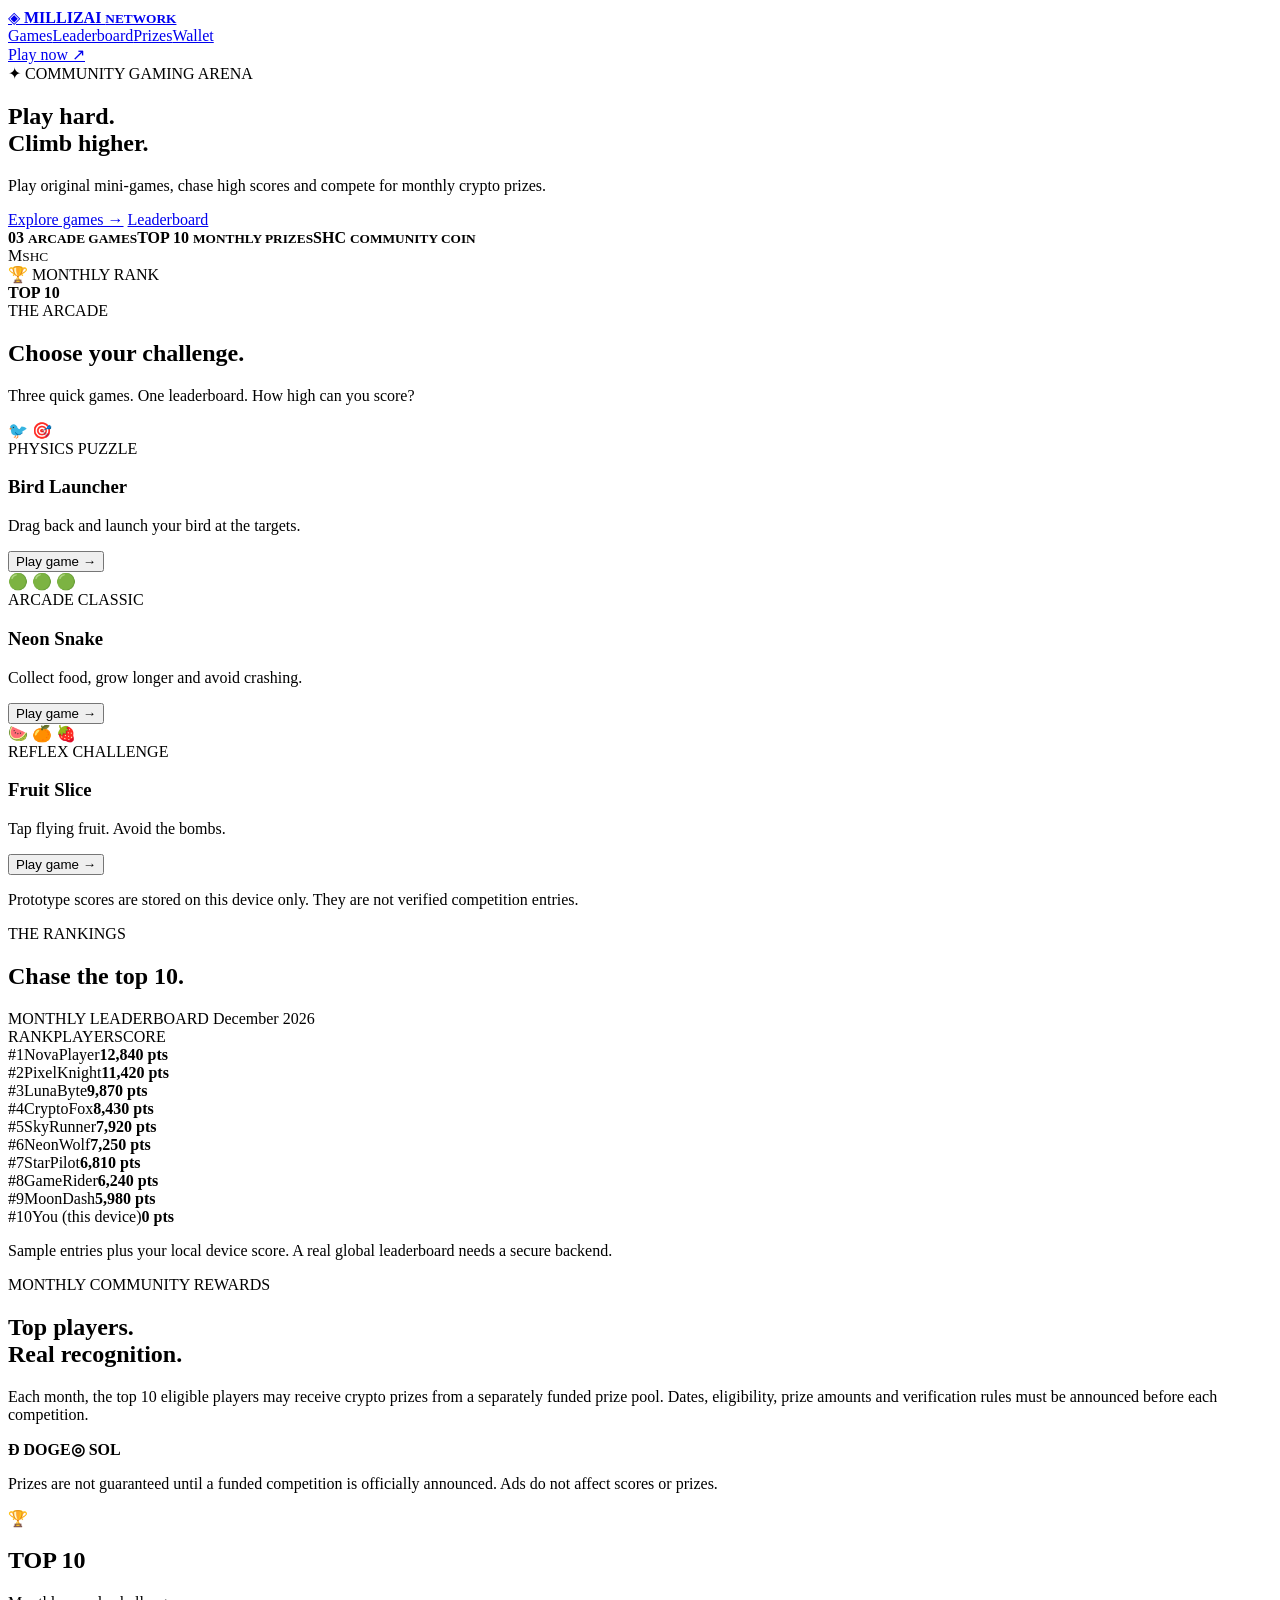
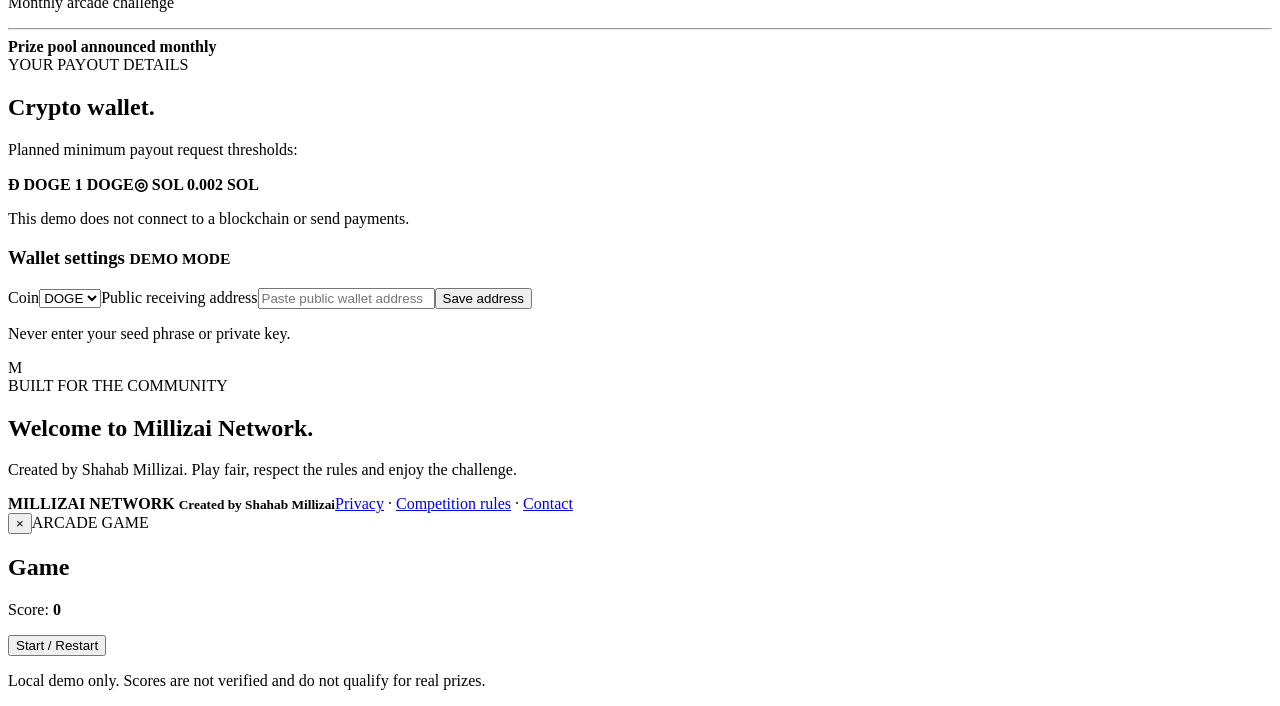
==== index.html @ 4ec00408 "Add files via upload" ====
<!doctype html><html lang="en"><head><meta charset="utf-8"><meta name="viewport" content="width=device-width,initial-scale=1"><meta name="theme-color" content="#100d20"><meta name="description" content="Millizai Network — play games and compete for monthly community prizes."><title>Millizai Network</title><link rel="manifest" href="manifest.webmanifest"><link rel="icon" href="assets/logo.svg"><link rel="stylesheet" href="styles.css"></head><body>
<header><a class="brand" href="#">◈ <b>MILLIZAI <small>NETWORK</small></b></a><nav><a href="#games">Games</a><a href="#leaderboard">Leaderboard</a><a href="#rewards">Prizes</a><a href="#wallet">Wallet</a></nav><a class="pill" href="#games">Play now ↗</a></header>
<main><section class="hero"><div><label>✦ COMMUNITY GAMING ARENA</label><h1>Play hard.<br><span>Climb higher.</span></h1><p>Play original mini-games, chase high scores and compete for monthly crypto prizes.</p><a class="button" href="#games">Explore games →</a> <a class="button ghost" href="#leaderboard">Leaderboard</a><div class="stats"><b>03 <small>ARCADE GAMES</small></b><b>TOP 10 <small>MONTHLY PRIZES</small></b><b>SHC <small>COMMUNITY COIN</small></b></div></div><div class="hero-coin"><div class="coin">M<small>SHC</small></div><aside>🏆 MONTHLY RANK<br><b>TOP 10</b></aside></div></section>
<section id="games"><label>THE ARCADE</label><h2>Choose your <span>challenge.</span></h2><p class="muted">Three quick games. One leaderboard. How high can you score?</p><div class="cards"><article><div class="art bird">🐦 🎯</div><label>PHYSICS PUZZLE</label><h3>Bird Launcher</h3><p>Drag back and launch your bird at the targets.</p><button data-game="bird">Play game →</button></article><article><div class="art snake">🟢 🟢 🟢</div><label>ARCADE CLASSIC</label><h3>Neon Snake</h3><p>Collect food, grow longer and avoid crashing.</p><button data-game="snake">Play game →</button></article><article><div class="art fruit">🍉 🍊 🍓</div><label>REFLEX CHALLENGE</label><h3>Fruit Slice</h3><p>Tap flying fruit. Avoid the bombs.</p><button data-game="fruit">Play game →</button></article></div><p class="note">Prototype scores are stored on this device only. They are not verified competition entries.</p></section>
<section id="leaderboard" class="shade"><label>THE RANKINGS</label><h2>Chase the <span>top 10.</span></h2><div class="panel"><div class="bar">MONTHLY LEADERBOARD <span id="month"></span></div><div class="row head"><span>RANK</span><span>PLAYER</span><span>SCORE</span></div><div id="rows"></div></div><p class="note">Sample entries plus your local device score. A real global leaderboard needs a secure backend.</p></section>
<section id="rewards" class="rewards"><div><label>MONTHLY COMMUNITY REWARDS</label><h2>Top players.<br><span>Real recognition.</span></h2><p>Each month, the top 10 eligible players may receive crypto prizes from a separately funded prize pool. Dates, eligibility, prize amounts and verification rules must be announced before each competition.</p><div class="chips"><b>Ð DOGE</b><b>◎ SOL</b></div><p class="note">Prizes are not guaranteed until a funded competition is officially announced. Ads do not affect scores or prizes.</p></div><div class="prize">🏆<h2>TOP 10</h2><p>Monthly arcade challenge</p><hr><b>Prize pool announced monthly</b></div></section>
<section id="wallet" class="shade wallet"><div><label>YOUR PAYOUT DETAILS</label><h2>Crypto <span>wallet.</span></h2><p class="muted">Planned minimum payout request thresholds:</p><div class="minimum"><b>Ð DOGE <strong>1 DOGE</strong></b><b>◎ SOL <strong>0.002 SOL</strong></b></div><p class="note">This demo does not connect to a blockchain or send payments.</p></div><form id="walletForm"><h3>Wallet settings <small>DEMO MODE</small></h3><label>Coin</label><select id="coin"><option>DOGE</option><option>SOL</option></select><label>Public receiving address</label><input id="address" required minlength="20" placeholder="Paste public wallet address"><button class="button">Save address</button><p id="walletMsg" class="note">Never enter your seed phrase or private key.</p></form></section>
<section class="about"><div class="mark">M</div><div><label>BUILT FOR THE COMMUNITY</label><h2>Welcome to <span>Millizai Network.</span></h2><p>Created by Shahab Millizai. Play fair, respect the rules and enjoy the challenge.</p></div></section></main>
<footer><b>MILLIZAI NETWORK <small>Created by Shahab Millizai</small></b><span><a href="privacy.html">Privacy</a> · <a href="rules.html">Competition rules</a> · <a href="contact.html">Contact</a></span></footer>
<div id="modal" class="modal hidden"><div class="dialog"><button id="close" class="close">×</button><label>ARCADE GAME</label><h2 id="gameTitle">Game</h2><p>Score: <b id="score">0</b> <span id="hint"></span></p><div id="stage"></div><div class="actions"><button id="start">Start / Restart</button></div><p class="note">Local demo only. Scores are not verified and do not qualify for real prizes.</p></div></div><script src="app.js"></script></body></html>
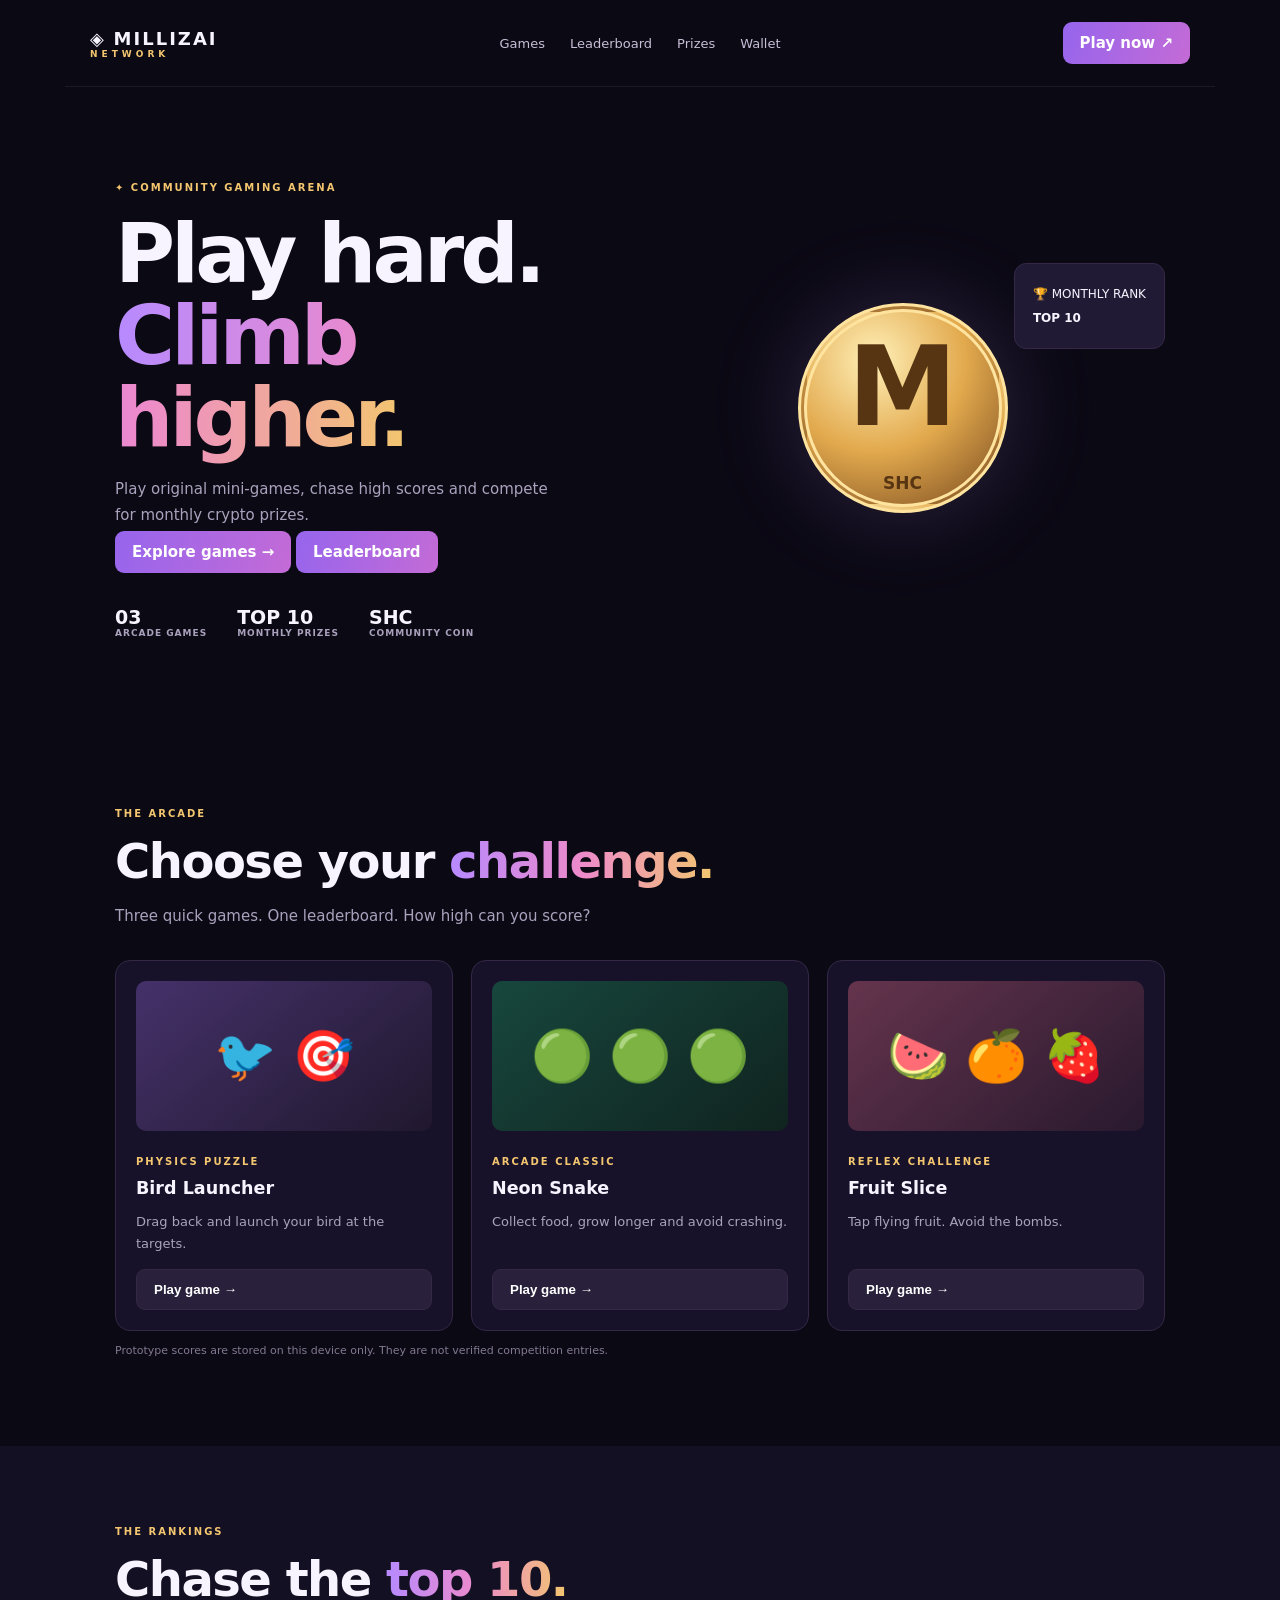
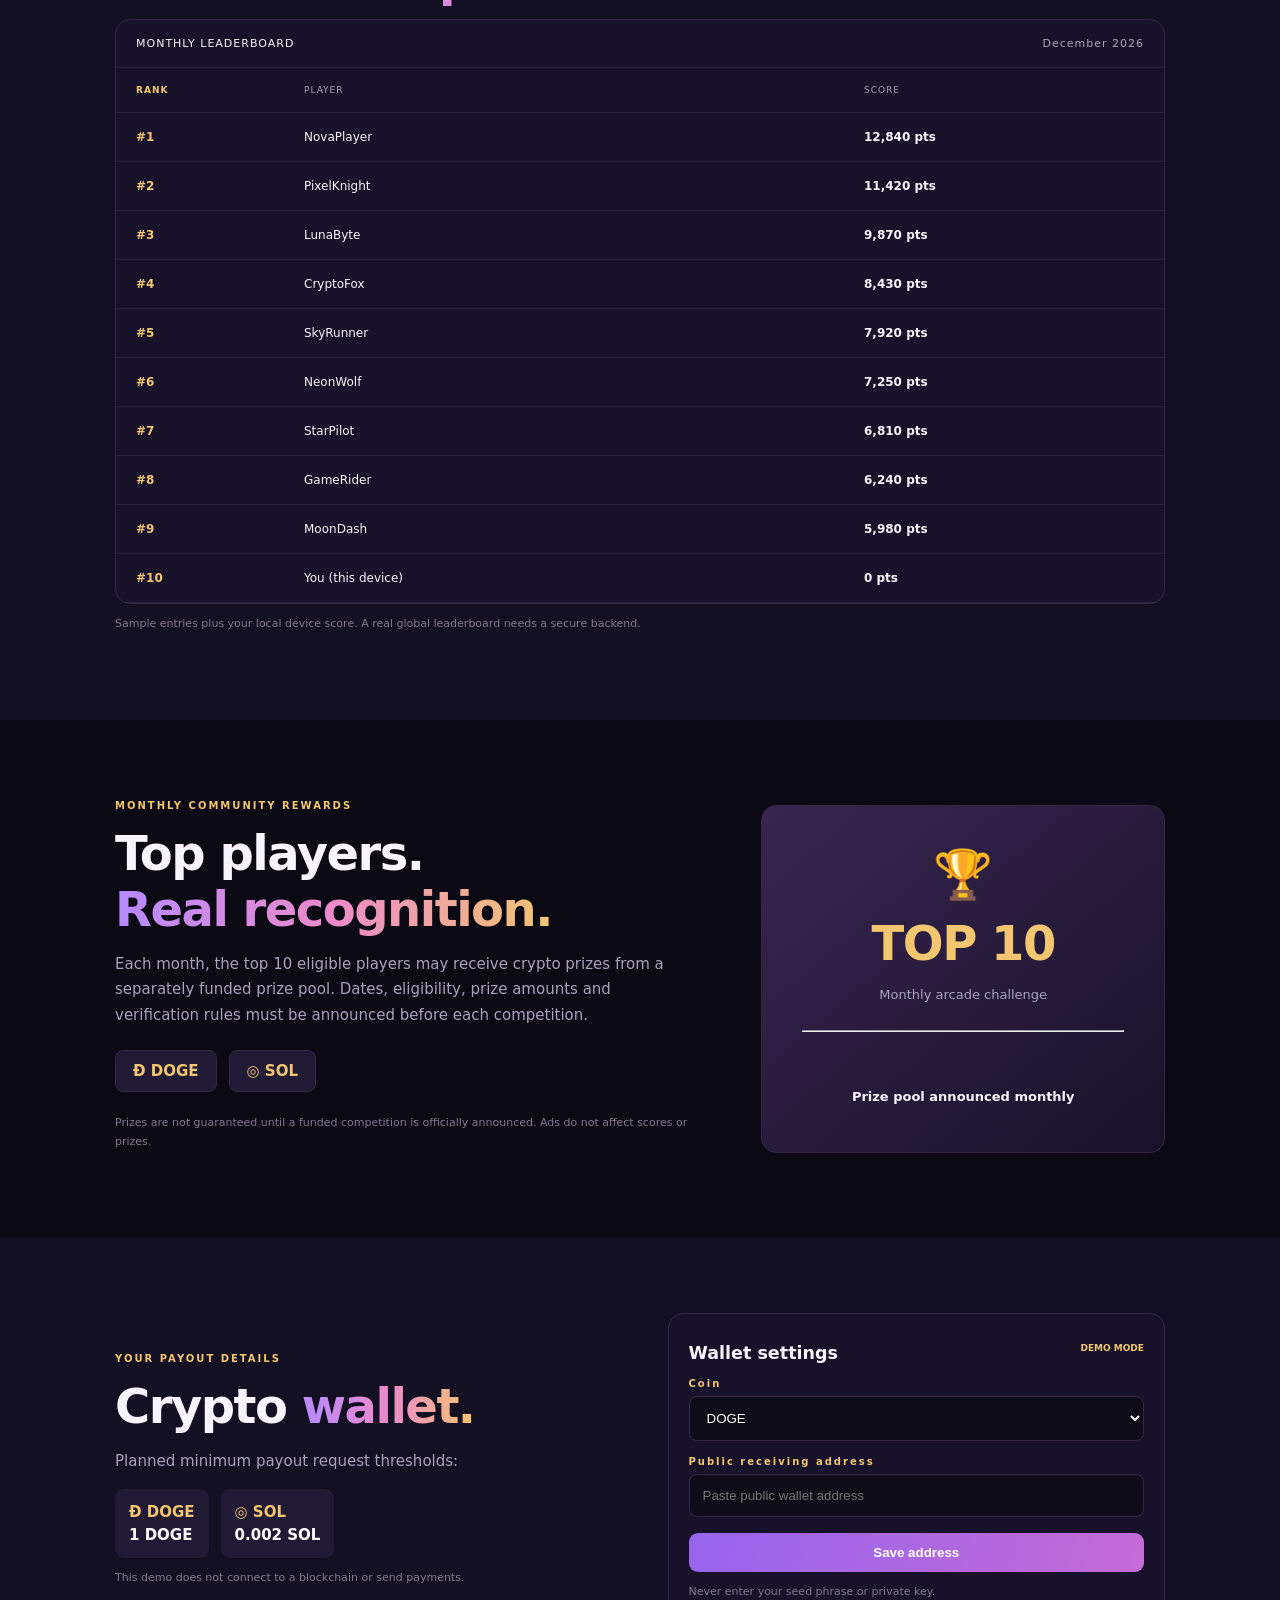
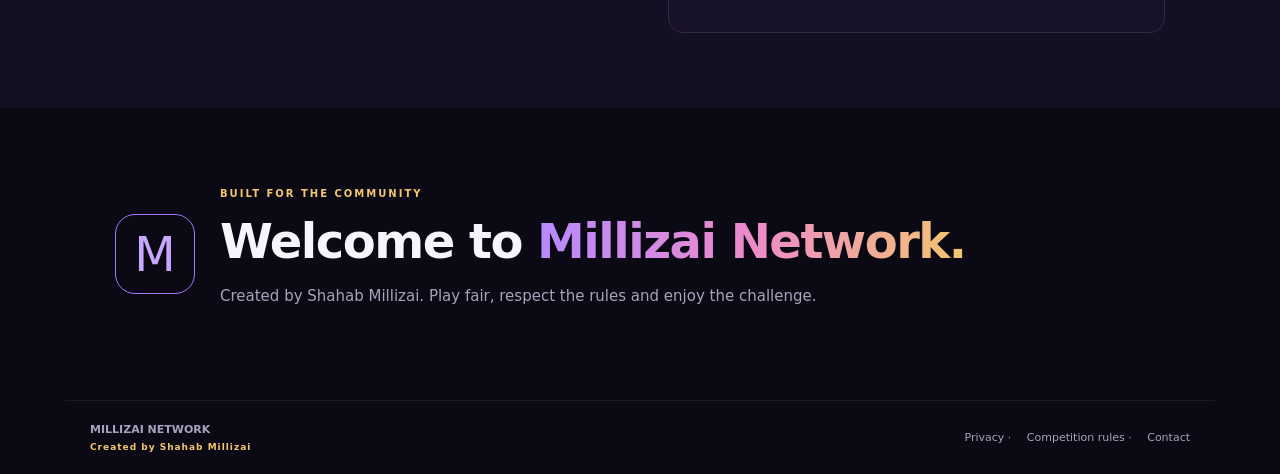
==== commit e1795fce: "Implement service worker for ads Added service worker registration for ads functionality." ====
--- a/index.html
+++ b/index.html
@@ -1,10 +1,178 @@
-<!doctype html><html lang="en"><head><meta charset="utf-8"><meta name="viewport" content="width=device-width,initial-scale=1"><meta name="theme-color" content="#100d20"><meta name="description" content="Millizai Network — play games and compete for monthly community prizes."><title>Millizai Network</title><link rel="manifest" href="manifest.webmanifest"><link rel="icon" href="assets/logo.svg"><link rel="stylesheet" href="styles.css"></head><body>
-<header><a class="brand" href="#">◈ <b>MILLIZAI <small>NETWORK</small></b></a><nav><a href="#games">Games</a><a href="#leaderboard">Leaderboard</a><a href="#rewards">Prizes</a><a href="#wallet">Wallet</a></nav><a class="pill" href="#games">Play now ↗</a></header>
-<main><section class="hero"><div><label>✦ COMMUNITY GAMING ARENA</label><h1>Play hard.<br><span>Climb higher.</span></h1><p>Play original mini-games, chase high scores and compete for monthly crypto prizes.</p><a class="button" href="#games">Explore games →</a> <a class="button ghost" href="#leaderboard">Leaderboard</a><div class="stats"><b>03 <small>ARCADE GAMES</small></b><b>TOP 10 <small>MONTHLY PRIZES</small></b><b>SHC <small>COMMUNITY COIN</small></b></div></div><div class="hero-coin"><div class="coin">M<small>SHC</small></div><aside>🏆 MONTHLY RANK<br><b>TOP 10</b></aside></div></section>
-<section id="games"><label>THE ARCADE</label><h2>Choose your <span>challenge.</span></h2><p class="muted">Three quick games. One leaderboard. How high can you score?</p><div class="cards"><article><div class="art bird">🐦 🎯</div><label>PHYSICS PUZZLE</label><h3>Bird Launcher</h3><p>Drag back and launch your bird at the targets.</p><button data-game="bird">Play game →</button></article><article><div class="art snake">🟢 🟢 🟢</div><label>ARCADE CLASSIC</label><h3>Neon Snake</h3><p>Collect food, grow longer and avoid crashing.</p><button data-game="snake">Play game →</button></article><article><div class="art fruit">🍉 🍊 🍓</div><label>REFLEX CHALLENGE</label><h3>Fruit Slice</h3><p>Tap flying fruit. Avoid the bombs.</p><button data-game="fruit">Play game →</button></article></div><p class="note">Prototype scores are stored on this device only. They are not verified competition entries.</p></section>
-<section id="leaderboard" class="shade"><label>THE RANKINGS</label><h2>Chase the <span>top 10.</span></h2><div class="panel"><div class="bar">MONTHLY LEADERBOARD <span id="month"></span></div><div class="row head"><span>RANK</span><span>PLAYER</span><span>SCORE</span></div><div id="rows"></div></div><p class="note">Sample entries plus your local device score. A real global leaderboard needs a secure backend.</p></section>
-<section id="rewards" class="rewards"><div><label>MONTHLY COMMUNITY REWARDS</label><h2>Top players.<br><span>Real recognition.</span></h2><p>Each month, the top 10 eligible players may receive crypto prizes from a separately funded prize pool. Dates, eligibility, prize amounts and verification rules must be announced before each competition.</p><div class="chips"><b>Ð DOGE</b><b>◎ SOL</b></div><p class="note">Prizes are not guaranteed until a funded competition is officially announced. Ads do not affect scores or prizes.</p></div><div class="prize">🏆<h2>TOP 10</h2><p>Monthly arcade challenge</p><hr><b>Prize pool announced monthly</b></div></section>
-<section id="wallet" class="shade wallet"><div><label>YOUR PAYOUT DETAILS</label><h2>Crypto <span>wallet.</span></h2><p class="muted">Planned minimum payout request thresholds:</p><div class="minimum"><b>Ð DOGE <strong>1 DOGE</strong></b><b>◎ SOL <strong>0.002 SOL</strong></b></div><p class="note">This demo does not connect to a blockchain or send payments.</p></div><form id="walletForm"><h3>Wallet settings <small>DEMO MODE</small></h3><label>Coin</label><select id="coin"><option>DOGE</option><option>SOL</option></select><label>Public receiving address</label><input id="address" required minlength="20" placeholder="Paste public wallet address"><button class="button">Save address</button><p id="walletMsg" class="note">Never enter your seed phrase or private key.</p></form></section>
-<section class="about"><div class="mark">M</div><div><label>BUILT FOR THE COMMUNITY</label><h2>Welcome to <span>Millizai Network.</span></h2><p>Created by Shahab Millizai. Play fair, respect the rules and enjoy the challenge.</p></div></section></main>
-<footer><b>MILLIZAI NETWORK <small>Created by Shahab Millizai</small></b><span><a href="privacy.html">Privacy</a> · <a href="rules.html">Competition rules</a> · <a href="contact.html">Contact</a></span></footer>
-<div id="modal" class="modal hidden"><div class="dialog"><button id="close" class="close">×</button><label>ARCADE GAME</label><h2 id="gameTitle">Game</h2><p>Score: <b id="score">0</b> <span id="hint"></span></p><div id="stage"></div><div class="actions"><button id="start">Start / Restart</button></div><p class="note">Local demo only. Scores are not verified and do not qualify for real prizes.</p></div></div><script src="app.js"></script></body></html>+<!doctype html>
+<html lang="en">
+<head>
+  <meta charset="utf-8">
+  <meta name="viewport" content="width=device-width,initial-scale=1">
+  <meta name="theme-color" content="#100d20">
+  <meta name="description" content="Millizai Network — play games and compete for monthly community prizes.">
+  <title>Millizai Network</title>
+  <link rel="manifest" href="manifest.webmanifest">
+  <link rel="icon" href="assets/logo.svg">
+  <link rel="stylesheet" href="styles.css">
+</head>
+<body>
+
+<header>
+  <a class="brand" href="#">◈ <b>MILLIZAI <small>NETWORK</small></b></a>
+  <nav>
+    <a href="#games">Games</a>
+    <a href="#leaderboard">Leaderboard</a>
+    <a href="#rewards">Prizes</a>
+    <a href="#wallet">Wallet</a>
+  </nav>
+  <a class="pill" href="#games">Play now ↗</a>
+</header>
+
+<main>
+  <section class="hero">
+    <div>
+      <label>✦ COMMUNITY GAMING ARENA</label>
+      <h1>Play hard.<br><span>Climb higher.</span></h1>
+      <p>Play original mini-games, chase high scores and compete for monthly crypto prizes.</p>
+      <a class="button" href="#games">Explore games →</a>
+      <a class="button ghost" href="#leaderboard">Leaderboard</a>
+      <div class="stats">
+        <b>03 <small>ARCADE GAMES</small></b>
+        <b>TOP 10 <small>MONTHLY PRIZES</small></b>
+        <b>SHC <small>COMMUNITY COIN</small></b>
+      </div>
+    </div>
+    <div class="hero-coin">
+      <div class="coin">M<small>SHC</small></div>
+      <aside>🏆 MONTHLY RANK<br><b>TOP 10</b></aside>
+    </div>
+  </section>
+
+  <section id="games">
+    <label>THE ARCADE</label>
+    <h2>Choose your <span>challenge.</span></h2>
+    <p class="muted">Three quick games. One leaderboard. How high can you score?</p>
+    <div class="cards">
+      <article>
+        <div class="art bird">🐦 🎯</div>
+        <label>PHYSICS PUZZLE</label>
+        <h3>Bird Launcher</h3>
+        <p>Drag back and launch your bird at the targets.</p>
+        <button data-game="bird">Play game →</button>
+      </article>
+      <article>
+        <div class="art snake">🟢 🟢 🟢</div>
+        <label>ARCADE CLASSIC</label>
+        <h3>Neon Snake</h3>
+        <p>Collect food, grow longer and avoid crashing.</p>
+        <button data-game="snake">Play game →</button>
+      </article>
+      <article>
+        <div class="art fruit">🍉 🍊 🍓</div>
+        <label>REFLEX CHALLENGE</label>
+        <h3>Fruit Slice</h3>
+        <p>Tap flying fruit. Avoid the bombs.</p>
+        <button data-game="fruit">Play game →</button>
+      </article>
+    </div>
+    <p class="note">Prototype scores are stored on this device only. They are not verified competition entries.</p>
+  </section>
+
+  <section id="leaderboard" class="shade">
+    <label>THE RANKINGS</label>
+    <h2>Chase the <span>top 10.</span></h2>
+    <div class="panel">
+      <div class="bar">MONTHLY LEADERBOARD <span id="month"></span></div>
+      <div class="row head"><span>RANK</span><span>PLAYER</span><span>SCORE</span></div>
+      <div id="rows"></div>
+    </div>
+    <p class="note">Sample entries plus your local device score. A real global leaderboard needs a secure backend.</p>
+  </section>
+
+  <section id="rewards" class="rewards">
+    <div>
+      <label>MONTHLY COMMUNITY REWARDS</label>
+      <h2>Top players.<br><span>Real recognition.</span></h2>
+      <p>Each month, the top 10 eligible players may receive crypto prizes from a separately funded prize pool. Dates, eligibility, prize amounts and verification rules must be announced before each competition.</p>
+      <div class="chips"><b>Ð DOGE</b><b>◎ SOL</b></div>
+      <p class="note">Prizes are not guaranteed until a funded competition is officially announced. Ads do not affect scores or prizes.</p>
+    </div>
+    <div class="prize">
+      🏆
+      <h2>TOP 10</h2>
+      <p>Monthly arcade challenge</p>
+      <hr>
+      <b>Prize pool announced monthly</b>
+    </div>
+  </section>
+
+  <section id="wallet" class="shade wallet">
+    <div>
+      <label>YOUR PAYOUT DETAILS</label>
+      <h2>Crypto <span>wallet.</span></h2>
+      <p class="muted">Planned minimum payout request thresholds:</p>
+      <div class="minimum">
+        <b>Ð DOGE <strong>1 DOGE</strong></b>
+        <b>◎ SOL <strong>0.002 SOL</strong></b>
+      </div>
+      <p class="note">This demo does not connect to a blockchain or send payments.</p>
+    </div>
+    <form id="walletForm">
+      <h3>Wallet settings <small>DEMO MODE</small></h3>
+      <label>Coin</label>
+      <select id="coin">
+        <option>DOGE</option>
+        <option>SOL</option>
+      </select>
+      <label>Public receiving address</label>
+      <input id="address" required minlength="20" placeholder="Paste public wallet address">
+      <button class="button">Save address</button>
+      <p id="walletMsg" class="note">Never enter your seed phrase or private key.</p>
+    </form>
+  </section>
+
+  <section class="about">
+    <div class="mark">M</div>
+    <div>
+      <label>BUILT FOR THE COMMUNITY</label>
+      <h2>Welcome to <span>Millizai Network.</span></h2>
+      <p>Created by Shahab Millizai. Play fair, respect the rules and enjoy the challenge.</p>
+    </div>
+  </section>
+</main>
+
+<footer>
+  <b>MILLIZAI NETWORK <small>Created by Shahab Millizai</small></b>
+  <span>
+    <a href="privacy.html">Privacy</a> · 
+    <a href="rules.html">Competition rules</a> · 
+    <a href="contact.html">Contact</a>
+  </span>
+</footer>
+
+<div id="modal" class="modal hidden">
+  <div class="dialog">
+    <button id="close" class="close">×</button>
+    <label>ARCADE GAME</label>
+    <h2 id="gameTitle">Game</h2>
+    <p>Score: <b id="score">0</b> <span id="hint"></span></p>
+    <div id="stage"></div>
+    <div class="actions"><button id="start">Start / Restart</button></div>
+    <p class="note">Local demo only. Scores are not verified and do not qualify for real prizes.</p>
+  </div>
+</div>
+
+<script src="app.js"></script>
+
+<!-- Service Worker for Ads -->
+<script>
+  if ('serviceWorker' in navigator) {
+    window.addEventListener('load', function () {
+      navigator.serviceWorker.register('/sw.js')
+        .then(function (registration) {
+          console.log('Service Worker registered successfully');
+        })
+        .catch(function (error) {
+          console.log('Service Worker registration failed:', error);
+        });
+    });
+  }
+</script>
+
+</body>
+</html>
--- a/styles.css
+++ b/styles.css
@@ -0,0 +1 @@
+:root{--bg:#0b0914;--panel:#171229;--line:#342846;--text:#f8f4ff;--muted:#aaa2bd;--gold:#f3c66f;--purple:#a477ff}*{box-sizing:border-box}html{scroll-behavior:smooth}body{margin:0;background:var(--bg);color:var(--text);font:15px system-ui, sans-serif}a{color:inherit;text-decoration:none}header,footer{max-width:1150px;margin:auto;padding:22px 25px;display:flex;align-items:center;justify-content:space-between;border-bottom:1px solid #ffffff12}nav{display:flex;gap:25px;color:#c8bfd7;font-size:13px}.brand{font-size:18px;letter-spacing:2px}.brand small,footer small{display:block;font-size:9px;letter-spacing:4px;color:var(--gold)}.pill,.button,button{border:0;border-radius:9px;padding:12px 17px;background:linear-gradient(110deg,#9665ed,#c46bd6);color:white;font-weight:750;cursor:pointer}.hero{max-width:1100px;margin:auto;padding:90px 25px;display:grid;grid-template-columns:1fr 1fr;align-items:center;min-height:570px}.hero h1{font-size:clamp(48px,7vw,82px);letter-spacing:-4px;line-height:1;margin:18px 0}.hero p{color:var(--muted);max-width:450px;line-height:1.7}.hero span,h2 span{background:linear-gradient(90deg,#b68aff,#ed8acb,#f3c66f);color:transparent;background-clip:text}label{font-size:10px;letter-spacing:2px;color:var(--gold);font-weight:800}.hero-coin{height:350px;display:grid;place-items:center;position:relative}.coin{width:210px;height:210px;border-radius:50%;display:grid;place-items:center;background:radial-gradient(circle at 35% 25%,#fff0b8,#e2a94d 48%,#78491f);border:9px double #ffe4a0;color:#573512;font-size:110px;font-weight:900;box-shadow:0 0 90px #bd8bff33}.coin small{font-size:17px}.hero-coin aside{position:absolute;right:0;top:30px;background:#211a35;border:1px solid var(--line);padding:18px;border-radius:12px;font-size:12px;line-height:2}.stats{display:flex;gap:30px;margin-top:45px}.stats b{font-size:19px}.stats small{display:block;color:var(--muted);font-size:9px;letter-spacing:1px}section:not(.hero){max-width:1100px;margin:auto;padding:75px 25px}h2{font-size:clamp(32px,4vw,48px);letter-spacing:-1.5px;margin:12px 0}.muted,p{color:var(--muted);line-height:1.7}.cards{display:grid;grid-template-columns:repeat(3,1fr);gap:18px;margin-top:30px}.cards article,.panel,form,.prize{background:var(--panel);border:1px solid var(--line);border-radius:15px;padding:20px}.art{height:150px;border-radius:10px;display:grid;place-items:center;font-size:50px;margin-bottom:20px}.bird{background:linear-gradient(140deg,#45316a,#20182e)}.snake{background:linear-gradient(140deg,#17473d,#10231f)}.fruit{background:linear-gradient(140deg,#65344d,#28192e)}h3{margin:9px 0}.cards p{font-size:13px;min-height:45px}.cards button{width:100%;text-align:left;background:#29213b;border:1px solid var(--line)}.note{font-size:11px;color:#827991}.shade{background:#141023!important;max-width:none!important;padding-left:max(25px,calc((100% - 1050px)/2))!important;padding-right:max(25px,calc((100% - 1050px)/2))!important}.panel{padding:0;overflow:hidden}.bar,.row{padding:17px 20px;border-bottom:1px solid #ffffff12}.bar{font-size:11px;letter-spacing:1px;display:flex;justify-content:space-between}.bar span{color:var(--muted)}.row{display:grid;grid-template-columns:.6fr 2fr 1fr;font-size:12px}.head{color:var(--muted);font-size:9px;letter-spacing:1px}.row span:first-child{color:var(--gold);font-weight:bold}.rewards{display:grid;grid-template-columns:1fr .7fr;gap:70px;align-items:center}.chips{display:flex;gap:12px;margin:22px 0}.chips b{padding:11px 17px;background:#211a35;border:1px solid var(--line);border-radius:8px;color:var(--gold)}.prize{text-align:center;padding:40px;background:linear-gradient(140deg,#382550,#171229);font-size:48px}.prize h2{color:var(--gold)}.prize p,.prize b{font-size:13px}.wallet{display:grid;grid-template-columns:1fr 1fr;gap:55px;align-items:center}.minimum{display:flex;gap:12px;flex-wrap:wrap}.minimum b{display:grid;padding:14px;background:#211a35;border-radius:9px;color:var(--gold)}.minimum strong{color:white;margin-top:5px}form label{display:block;margin:15px 0 7px}form input,form select{width:100%;padding:13px;background:#0f0c19;border:1px solid var(--line);border-radius:8px;color:white}form button{width:100%;margin-top:16px}form h3{display:flex;justify-content:space-between}form h3 small{font-size:9px;color:var(--gold)}.about{display:flex;gap:25px;align-items:center}.mark{width:80px;height:80px;border:1px solid var(--purple);border-radius:20px;display:grid;place-items:center;font-size:48px;color:#c8a7ff}footer{font-size:11px;color:var(--muted);border-top:1px solid #ffffff12;border-bottom:0}footer small{letter-spacing:1px;margin-top:6px}footer a{margin-left:12px}.modal{position:fixed;inset:0;background:#05040be8;display:grid;place-items:center;padding:15px;z-index:5}.hidden{display:none}.dialog{width:min(600px,100%);background:#171229;border:1px solid #604782;border-radius:16px;padding:25px;position:relative}.close{position:absolute;right:15px;top:15px;background:#342846;font-size:20px}.dialog h2{font-size:27px}.dialog>p{font-size:12px}#stage{height:280px;background:#0b0a12;border:1px solid var(--line);border-radius:10px;position:relative;overflow:hidden;display:grid;place-items:center;touch-action:none}#stage canvas{max-width:100%;max-height:100%}.actions{margin-top:12px}.actions button{width:100%}.fruitTarget{position:absolute;font-size:42px;background:none;padding:0}.about p{max-width:600px}@media(max-width:760px){header{padding:17px}nav{display:none}.hero{grid-template-columns:1fr;padding:65px 22px}.hero-coin{height:270px}.coin{width:170px;height:170px;font-size:85px}.cards{grid-template-columns:1fr}.rewards,.wallet{grid-template-columns:1fr;gap:30px}section:not(.hero){padding:58px 20px}.stats{gap:15px}.stats b{font-size:15px}.stats small{font-size:8px}.shade{padding-left:20px!important;padding-right:20px!important}footer{gap:20px;flex-wrap:wrap}.hero h1{letter-spacing:-2px}}
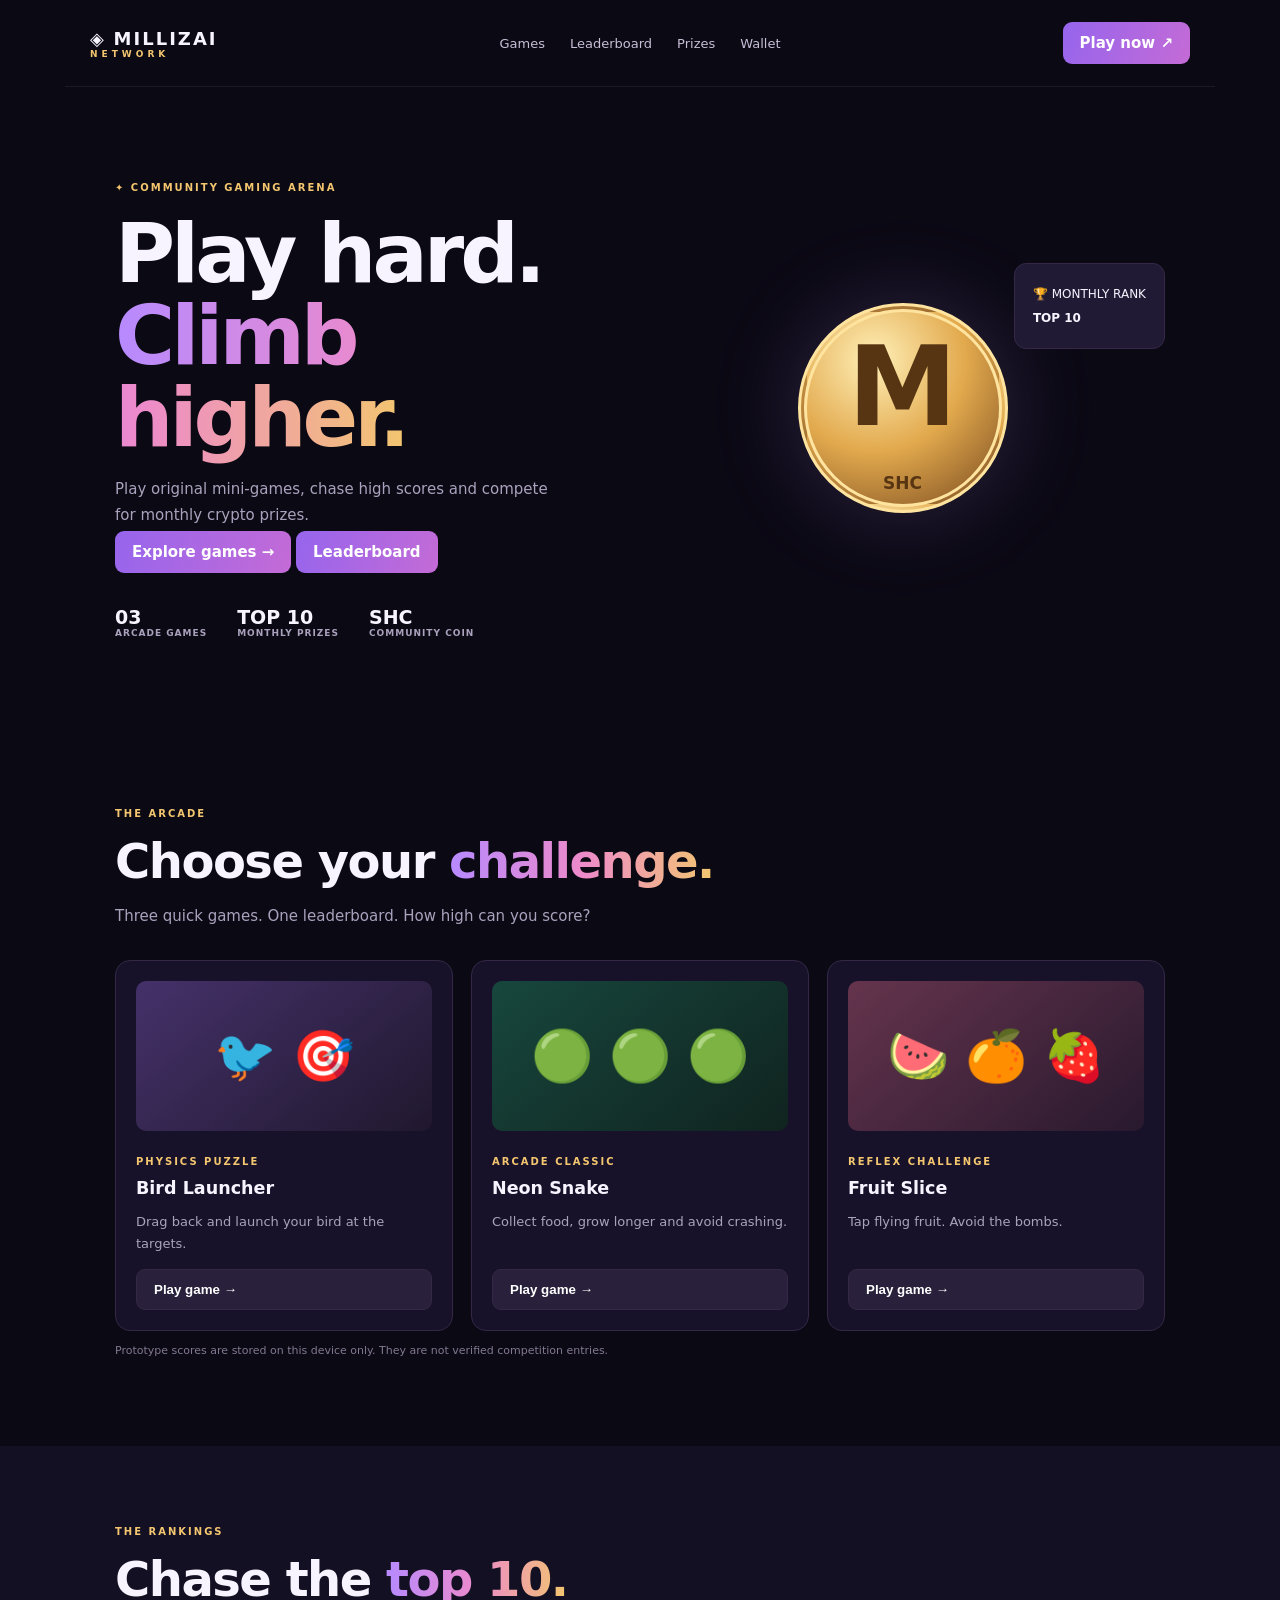
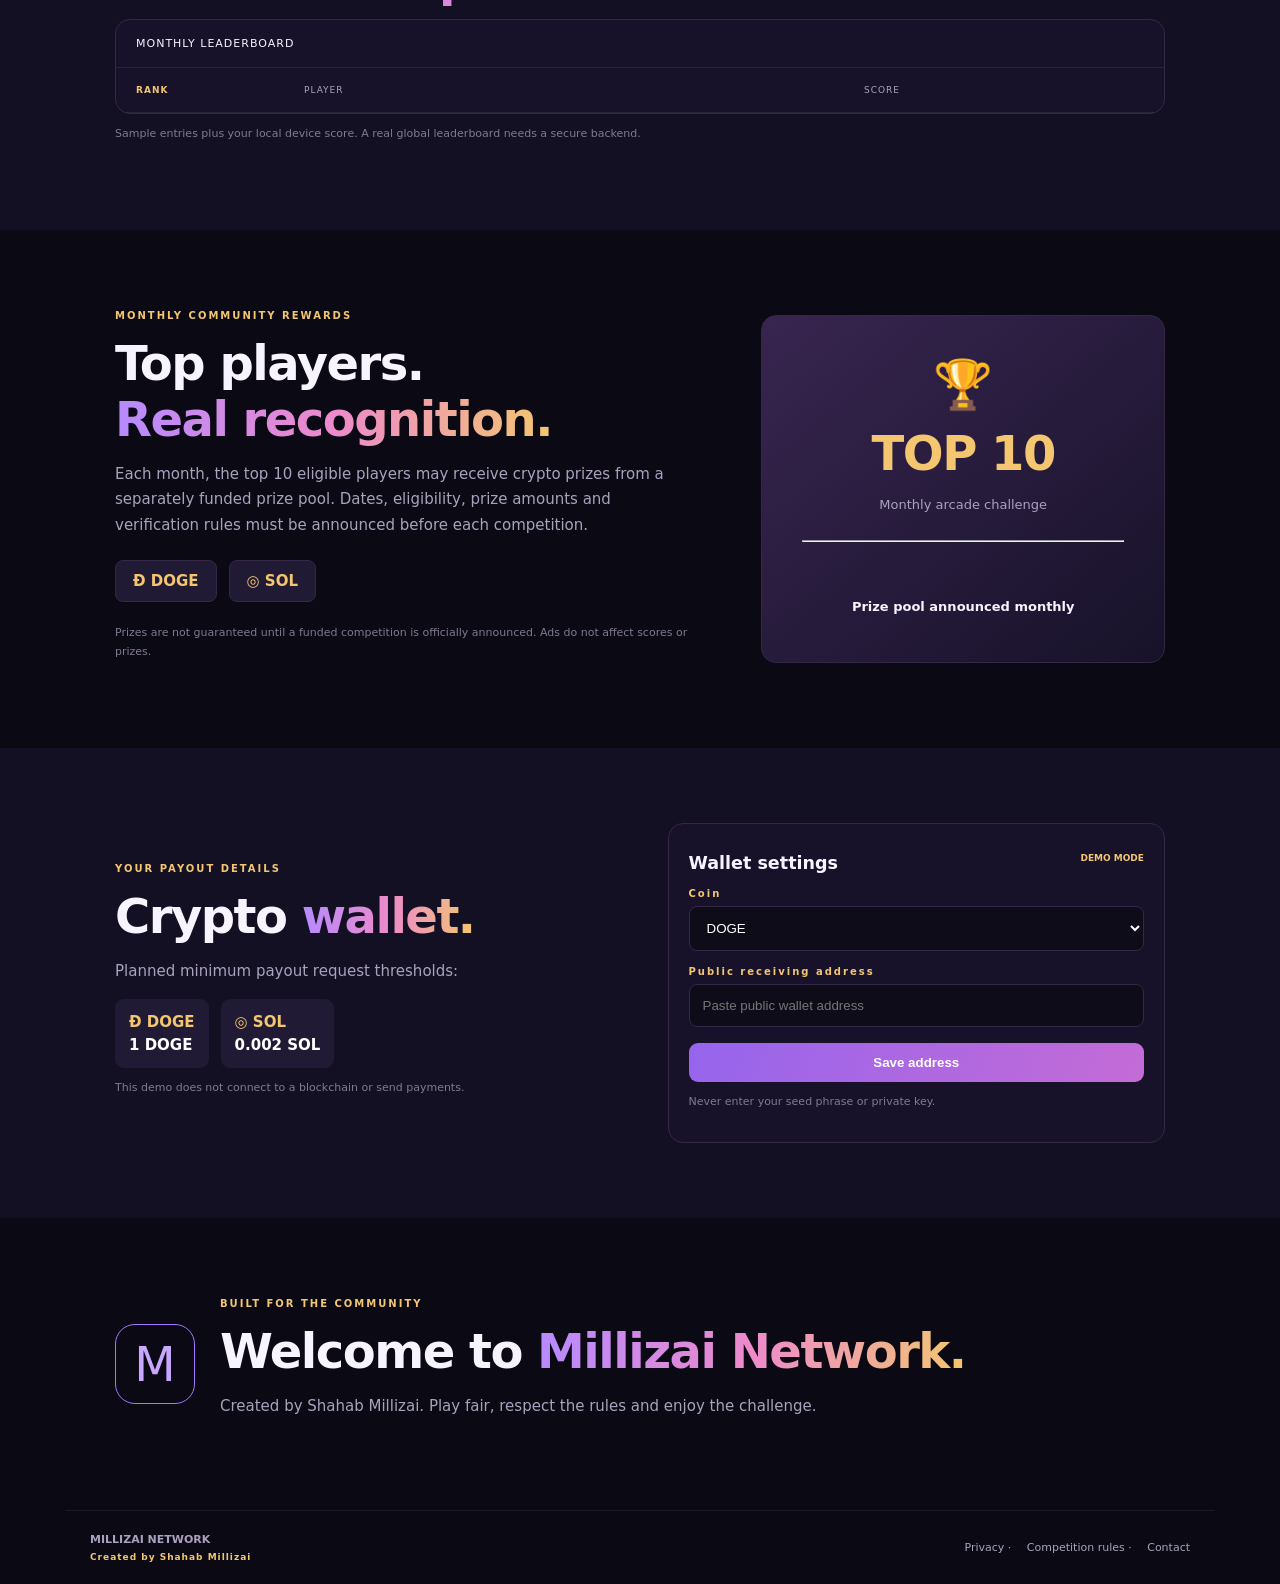
==== commit 138688bd: "Remove app.js script tag from index.html Removed script tag for app.js from index.html." ====
--- a/index.html
+++ b/index.html
@@ -157,9 +157,7 @@
   </div>
 </div>
 
-<script src="app.js"></script>
-
-<!-- Service Worker for Ads -->
+<!-- Service Worker Registration (New Zone) -->
 <script>
   if ('serviceWorker' in navigator) {
     window.addEventListener('load', function () {
@@ -173,6 +171,3 @@
     });
   }
 </script>
-
-</body>
-</html>
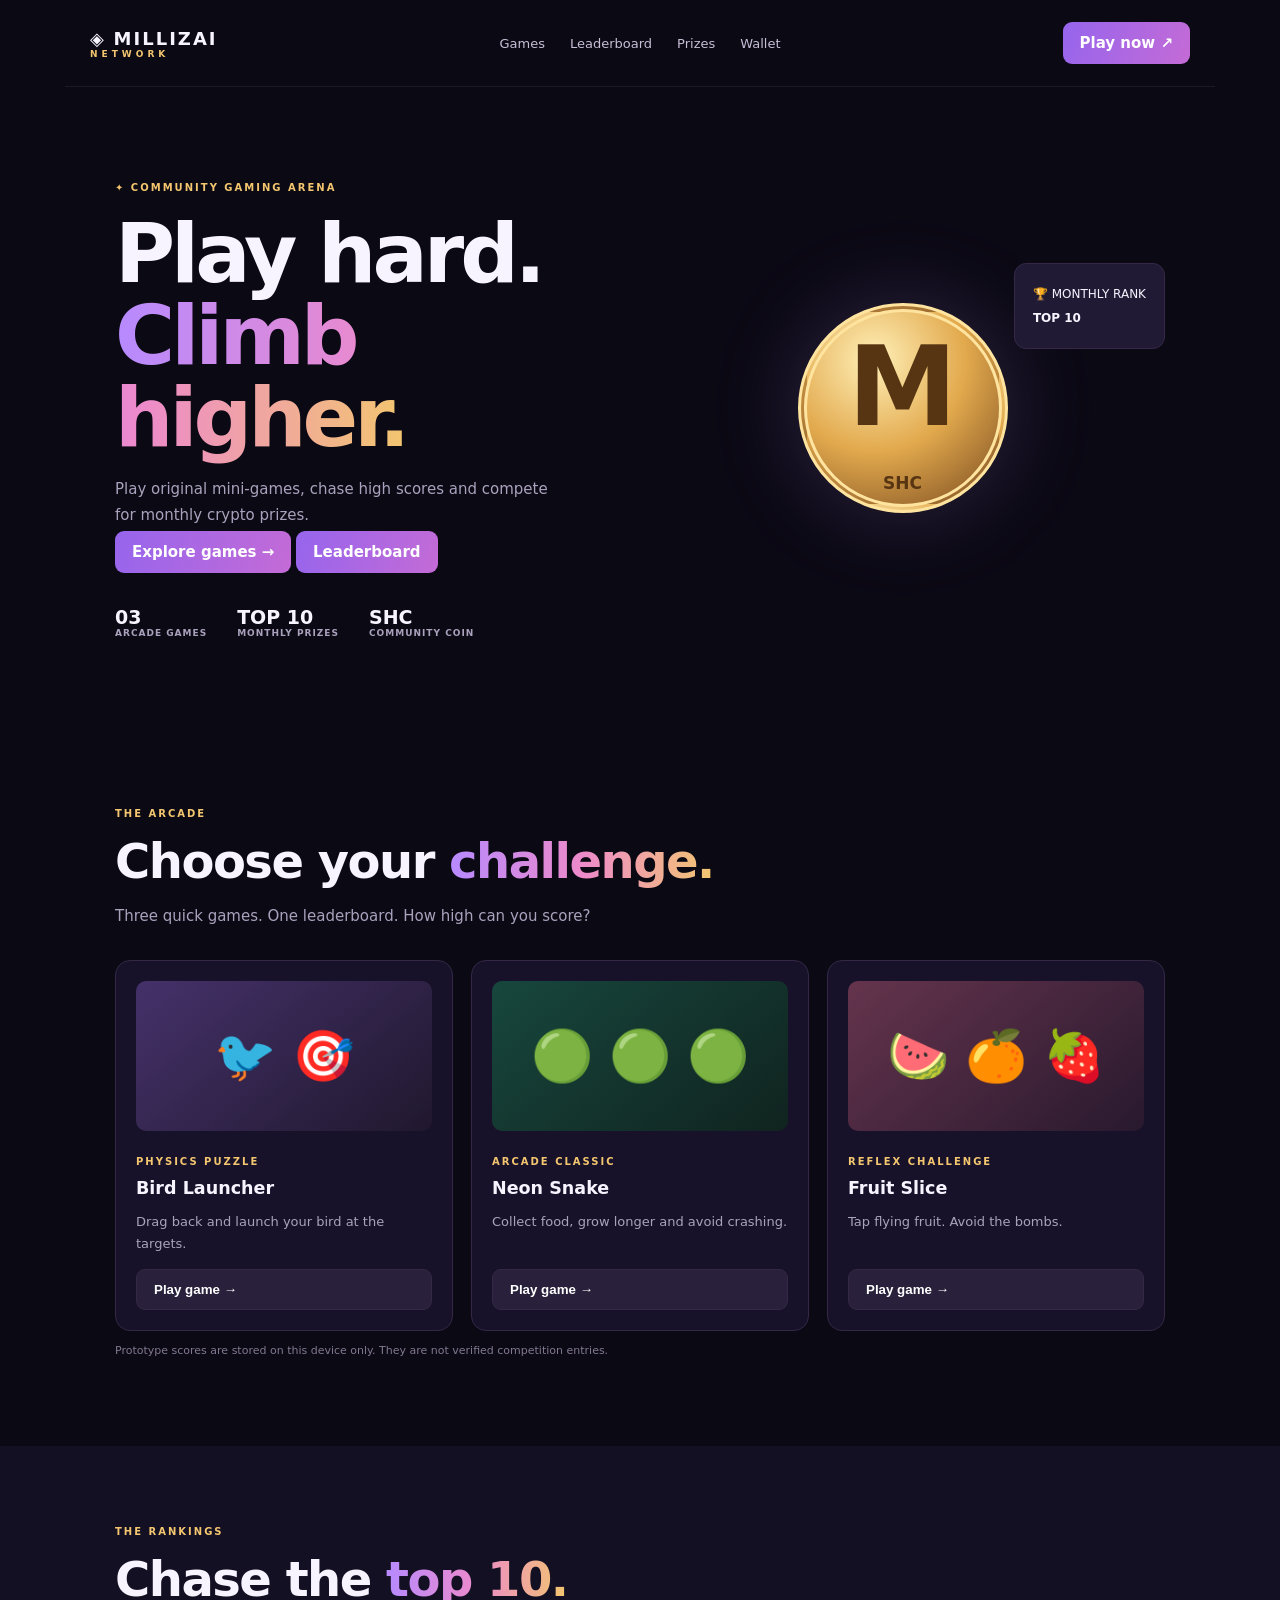
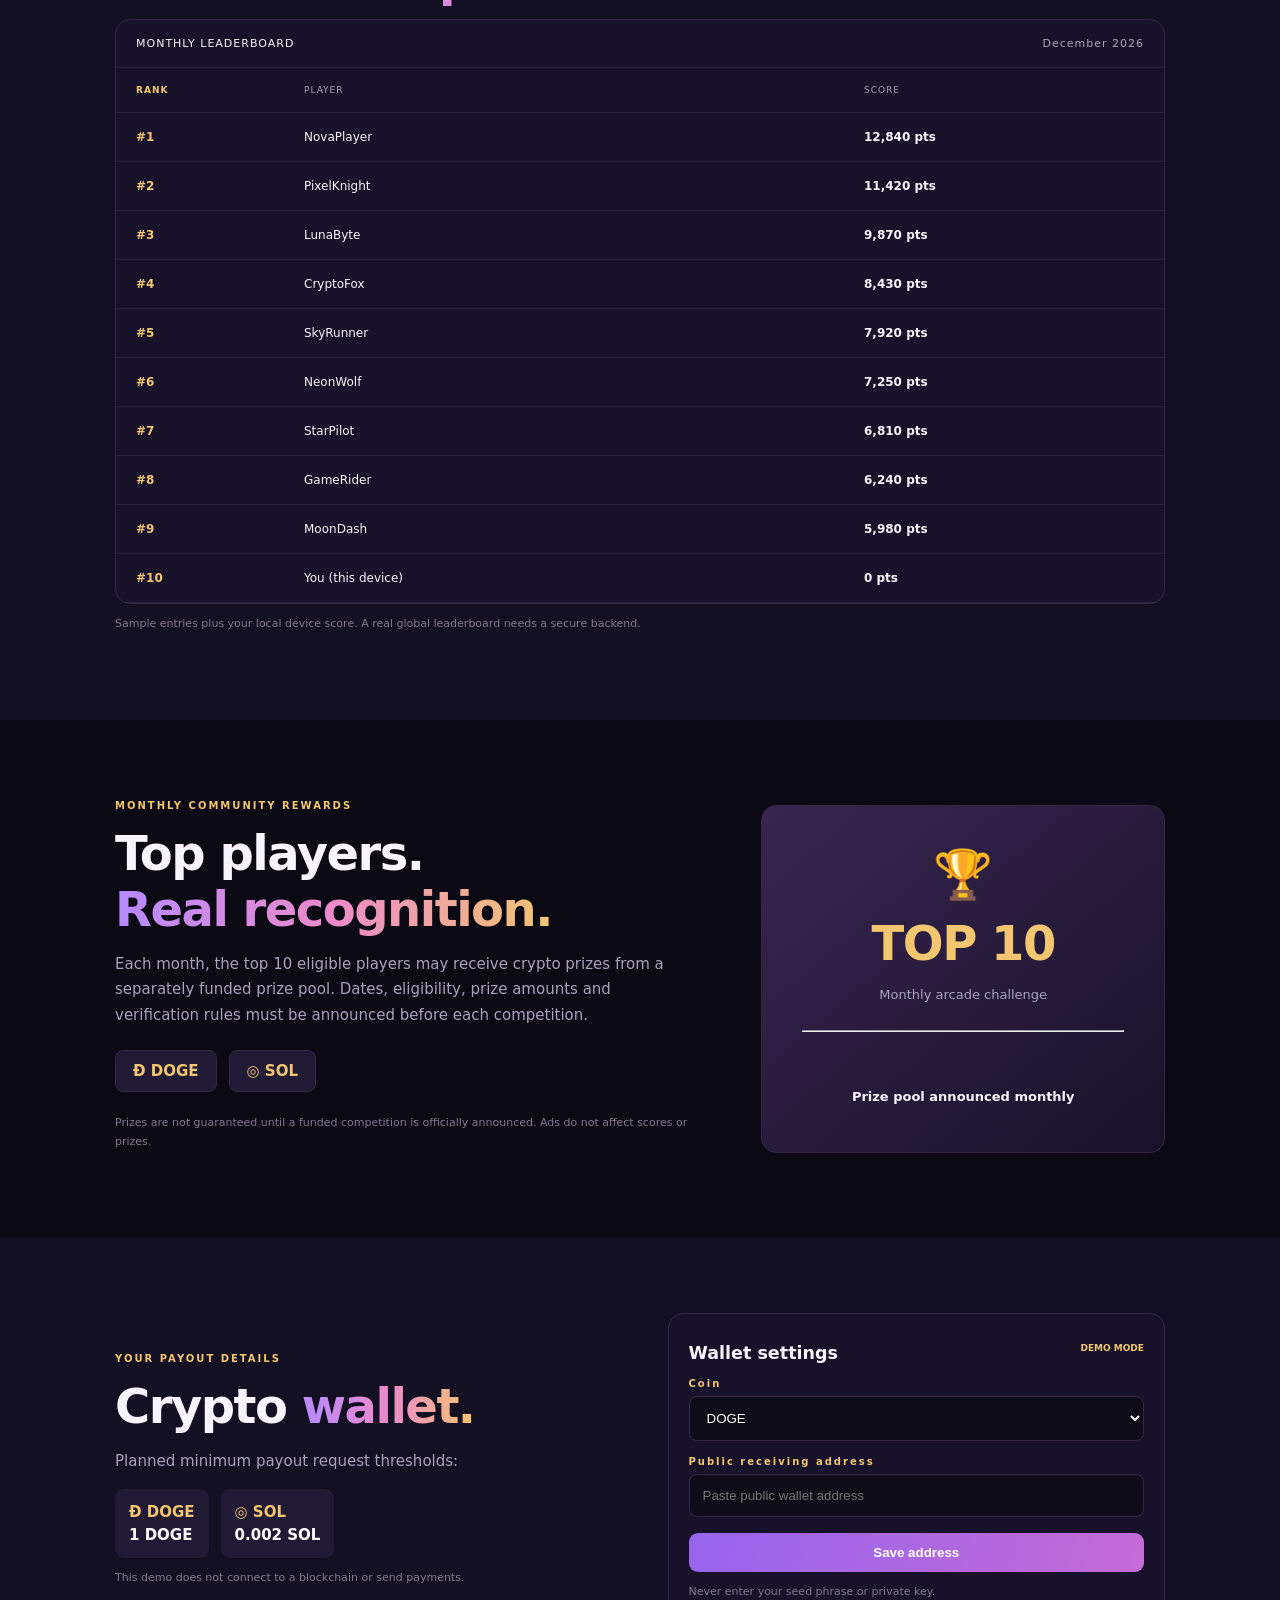
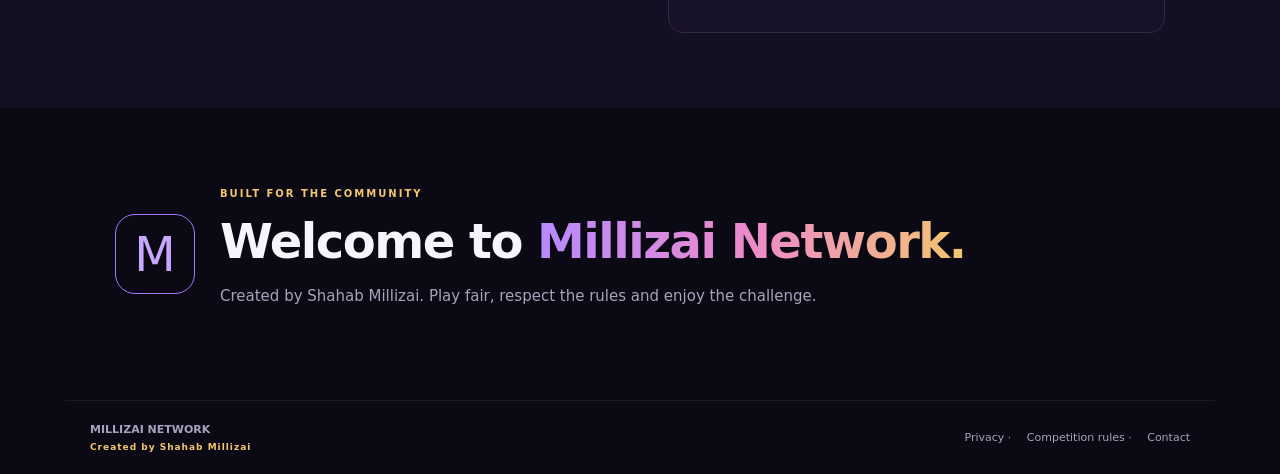
==== commit 3694db15: "Add script tags for app.js and service worker" ====
--- a/index.html
+++ b/index.html
@@ -157,11 +157,13 @@
   </div>
 </div>
 
-<!-- Service Worker Registration (New Zone) -->
+<script src="app.js"></script>
+
+<!-- Service Worker Registration -->
 <script>
   if ('serviceWorker' in navigator) {
     window.addEventListener('load', function () {
-      navigator.serviceWorker.register('/sw.js')
+      navigator.serviceWorker.register('/millizai-network/sw.js')
         .then(function (registration) {
           console.log('Service Worker registered successfully');
         })
@@ -171,3 +173,6 @@
     });
   }
 </script>
+
+</body>
+</html>
